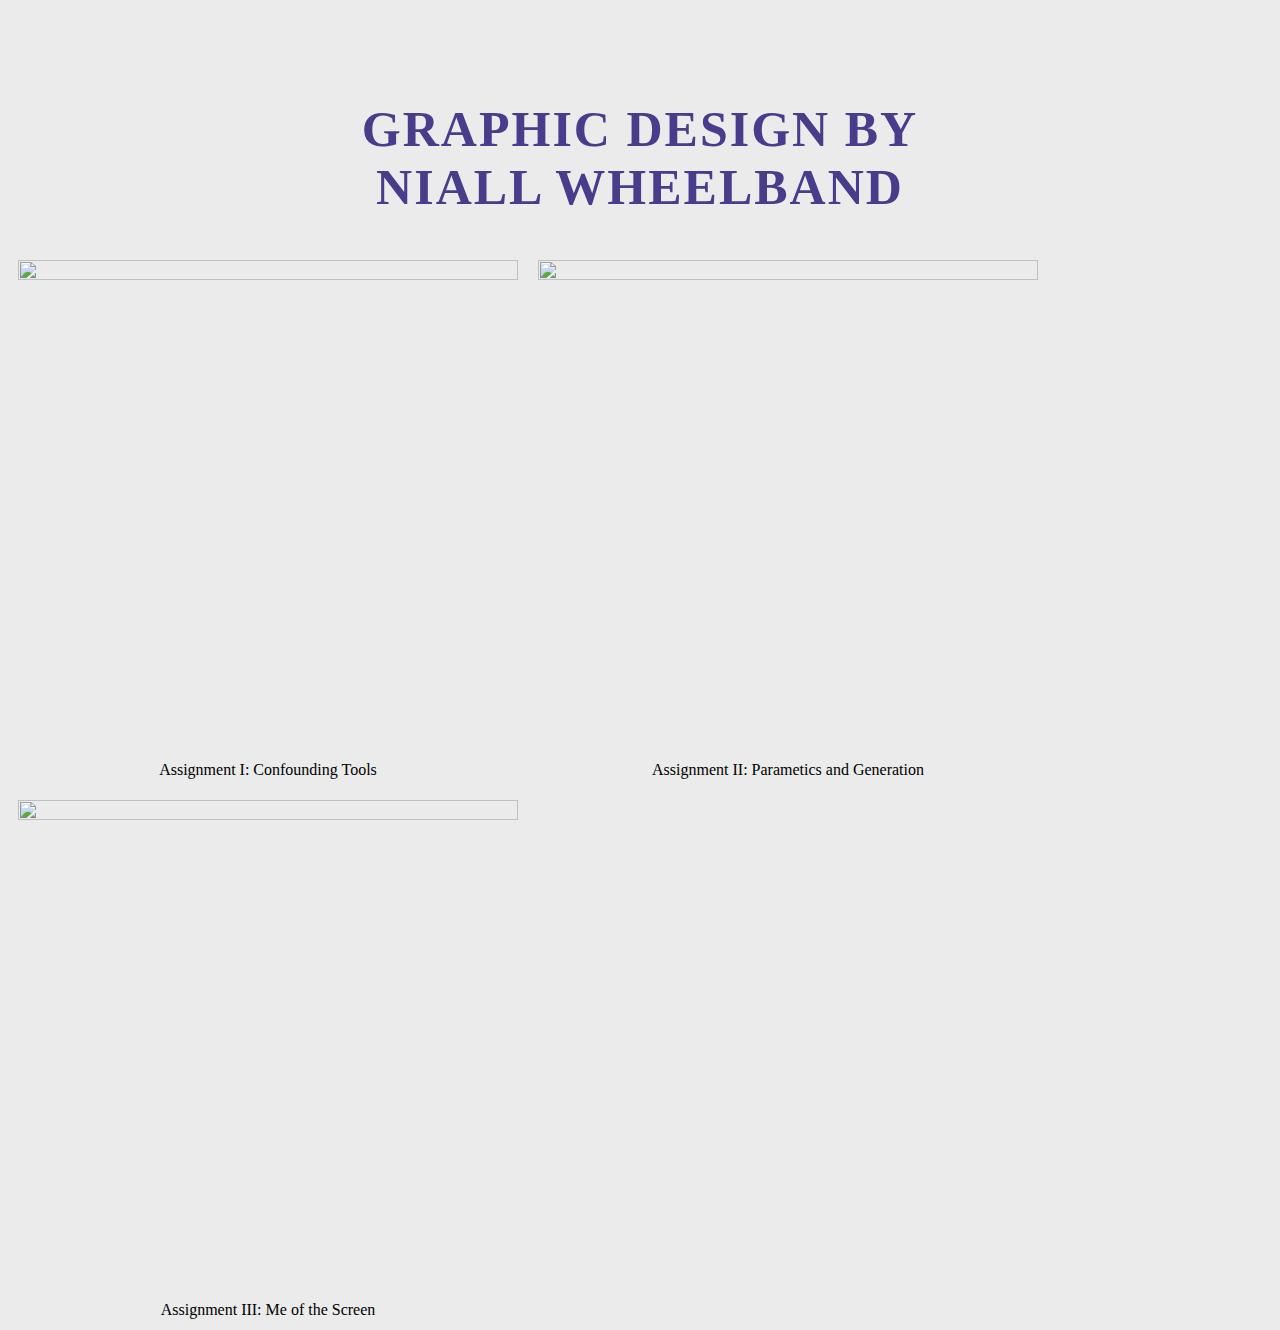
==== index.html @ b3d3aa45 "Update index.html" ====
<!DOCTYPE html>
<html>
<head>
<link rel="stylesheet" type="text/css" href="style.css">
<!-- <script src="script.js"></script> -->
<body>

<div class="content">

<h1>GRAPHIC DESIGN BY NIALL WHEELBAND</h1>

<div class="gallery">
	<a target="blank" href="https://canvascloud.ocadu.ca/courses/3191/assignments/38983">
		<img src="a1place.png" width="500" height="500"></img>
	</a>
	<div class="desc">Assignment I: Confounding Tools</div>
</div>

<div class="gallery">
	<a target="blank" href="https://wheeliebandit.github.io/ParameticsandGeneration">
		<img src="a2place.png" width="500" height="500"></img>
	</a>
	<div class="desc">Assignment II: Parametics and Generation</div>
</div>

<div class="gallery">
	<a target="blank" href="https://canvascloud.ocadu.ca/courses/3191/assignments/38997">
		<img src="a3place.png" width="500" height="500"></img>
	</a>
	<div class="desc">Assignment III: Me of the Screen</div>
</div>

</div>

</body>
</head>
</html>
---- style.css ----
.content {
	max-width: 1600px;
	margin: auto;
}

body {
	background-color: #EBEBEB;
}

h1 {
	margin-top: 100px;
	margin-right: 300px;
	margin-left: 300px;
	text-align: center;
	font-family: HelveticaExtraBold; 
	font-size: 50px;
	letter-spacing: 2px;
	color: darkslateblue;
}

a {
	font-family: Helvetica;
	font-size: 20px;
}

h4 {
	font-family: HelveticaBold;
	font-size: 24px;
	color: black;
}

li{
	font-family: Helvetica;
	font-size: 18px;
	color: black;
}

div.gallery{
	margin: 10px;
	float: left;
	width: 500px;
}

div.gallery img {
	width: 100%;
	height: auto;
}

div.desc {
	padding: 1px;
	text-align: center;
	font-size: 16px;
	font-family: HelveticaBold;
}
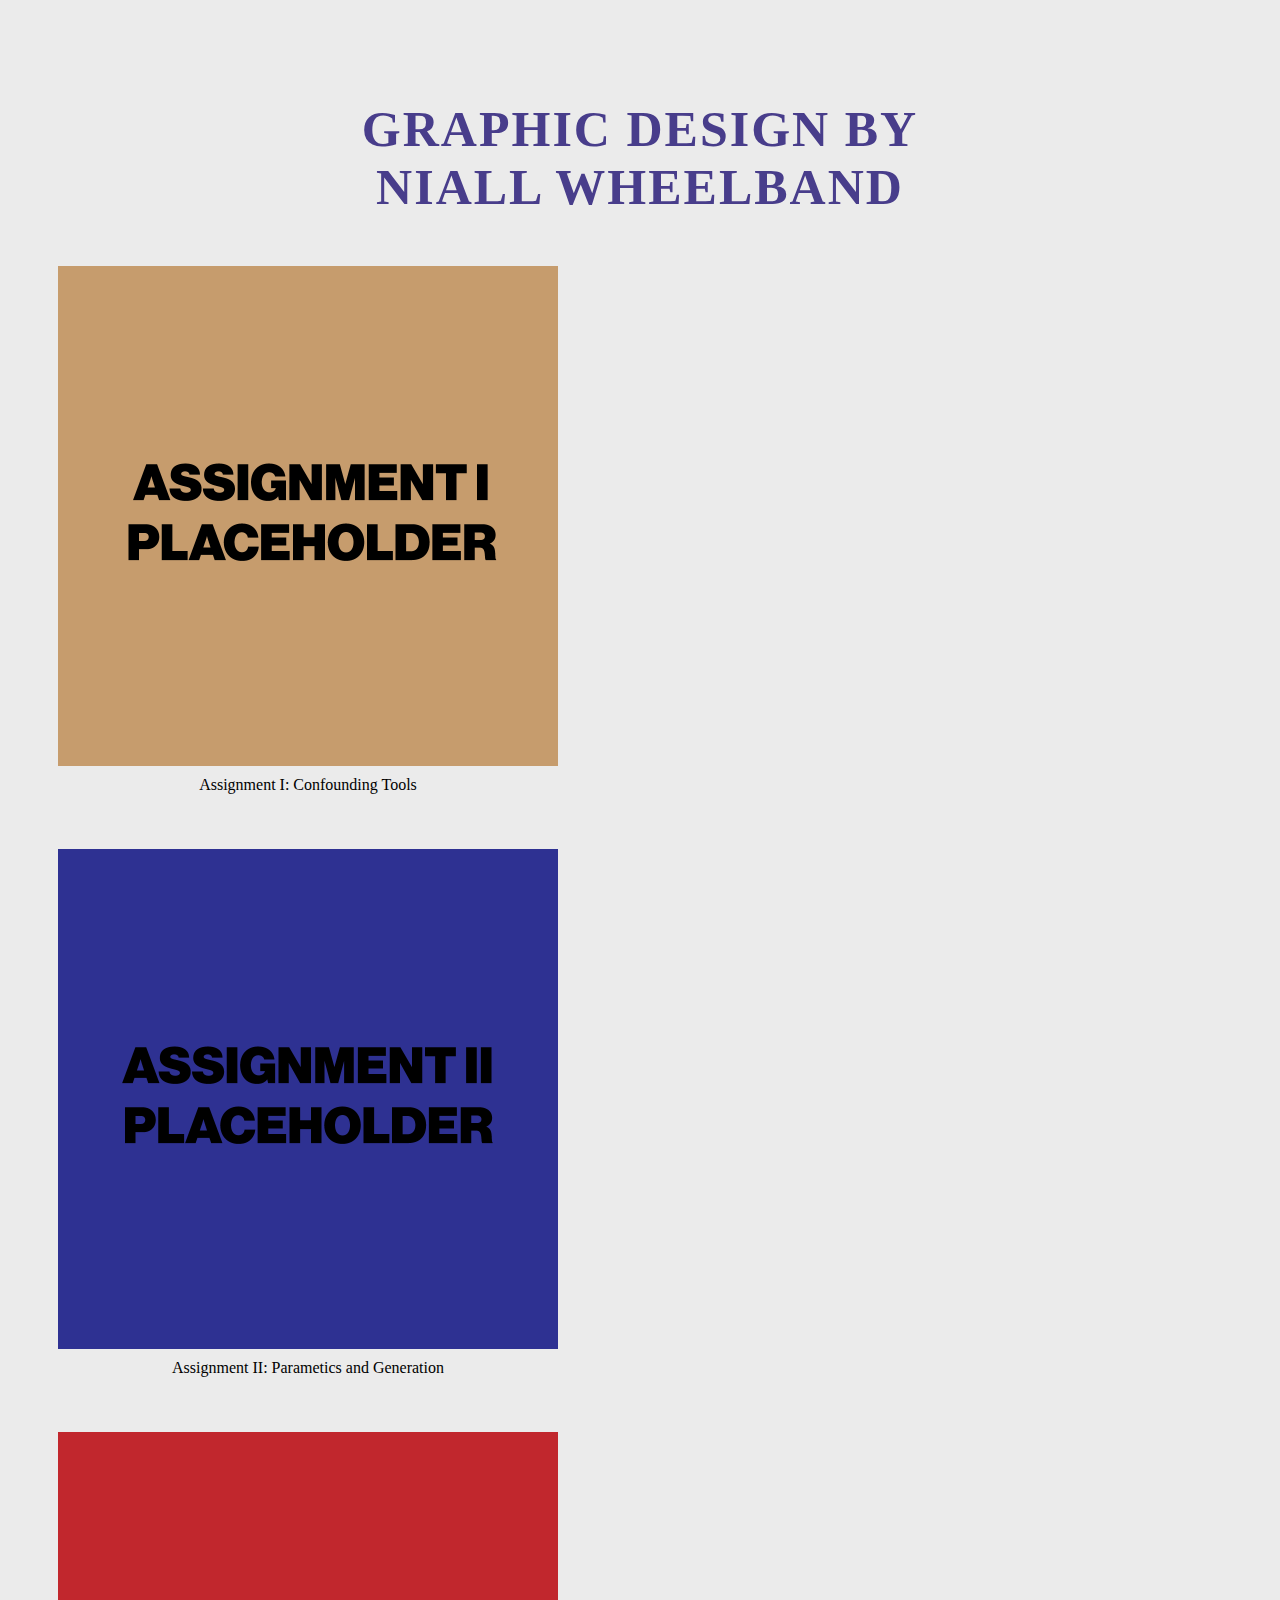
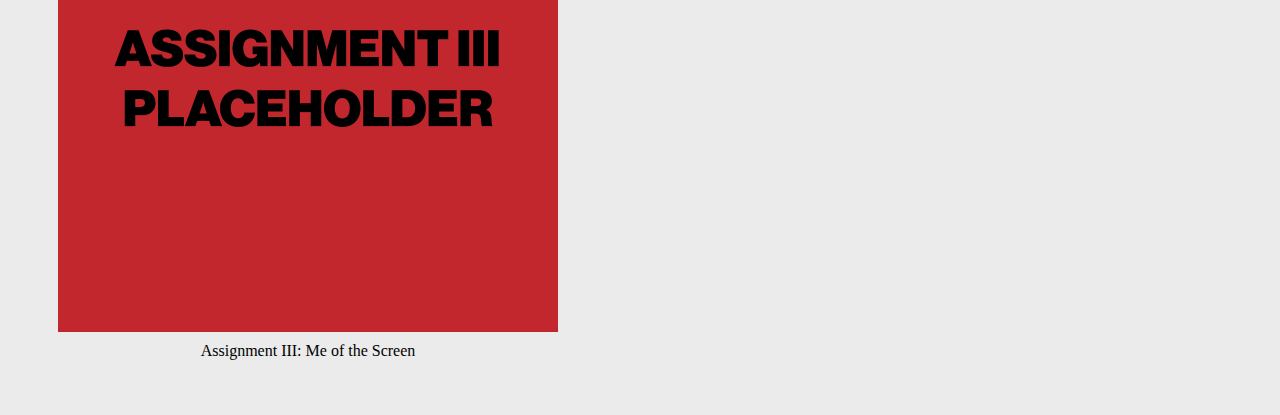
==== commit 3bdf46a4: "Update index.html" ====
--- a/index.html
+++ b/index.html
@@ -10,21 +10,21 @@
 <h1>GRAPHIC DESIGN BY NIALL WHEELBAND</h1>
 
 <div class="gallery">
-	<a target="blank" href="https://canvascloud.ocadu.ca/courses/3191/assignments/38983">
+	<a target="blank" href="a1place.png">
 		<img src="a1place.png" width="500" height="500"></img>
 	</a>
 	<div class="desc">Assignment I: Confounding Tools</div>
 </div>
 
 <div class="gallery">
-	<a target="blank" href="https://wheeliebandit.github.io/ParameticsandGeneration">
+	<a target="blank" href="a2place.png">
 		<img src="a2place.png" width="500" height="500"></img>
 	</a>
 	<div class="desc">Assignment II: Parametics and Generation</div>
 </div>
 
 <div class="gallery">
-	<a target="blank" href="https://canvascloud.ocadu.ca/courses/3191/assignments/38997">
+	<a target="blank" href="a3place.png">
 		<img src="a3place.png" width="500" height="500"></img>
 	</a>
 	<div class="desc">Assignment III: Me of the Screen</div>
--- a/style.css
+++ b/style.css
@@ -36,8 +36,8 @@
 }
 
 div.gallery{
-	margin: 10px;
-	float: left;
+	margin: 50px;
+	float left;
 	width: 500px;
 }
 
@@ -47,8 +47,7 @@
 }
 
 div.desc {
-	padding: 1px;
+	padding: 5px;
 	text-align: center;
-	font-size: 16px;
 	font-family: HelveticaBold;
 }
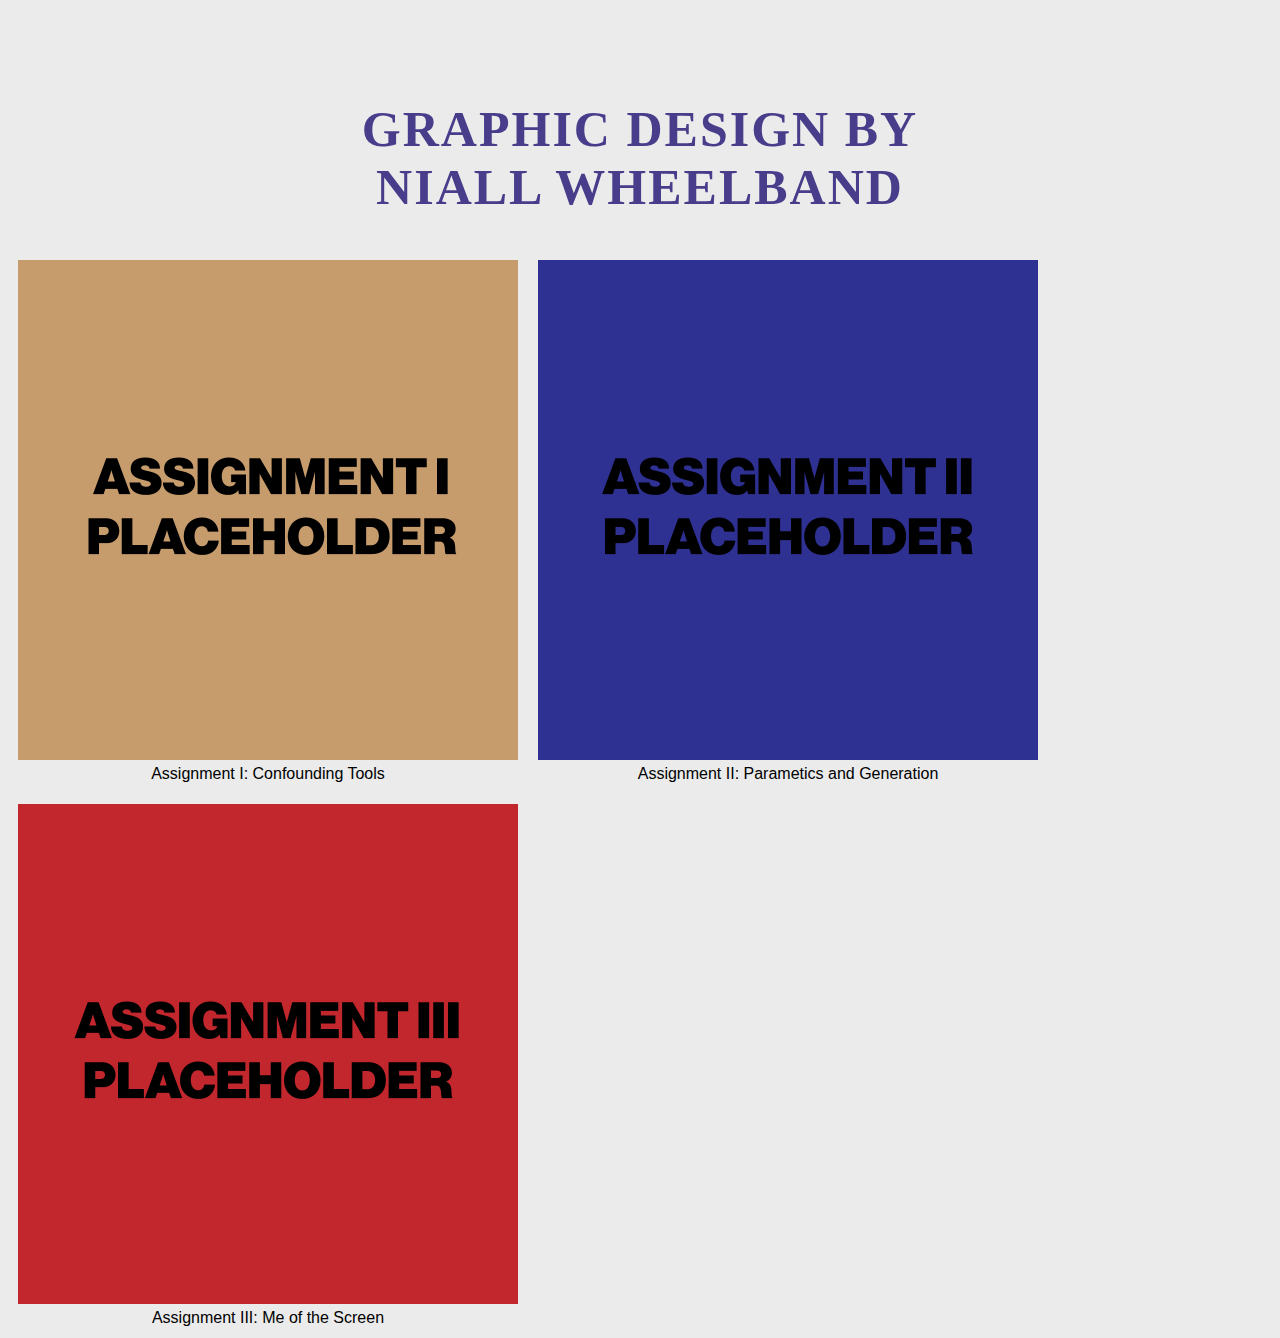
==== commit 8a05f576: "Update index.html" ====
--- a/index.html
+++ b/index.html
@@ -2,7 +2,7 @@
 <html>
 <head>
 <link rel="stylesheet" type="text/css" href="style.css">
-<!-- <script src="script.js"></script> -->
+
 <body>
 
 <div class="content">
@@ -10,21 +10,21 @@
 <h1>GRAPHIC DESIGN BY NIALL WHEELBAND</h1>
 
 <div class="gallery">
-	<a target="blank" href="a1place.png">
+	<a target="blank" href="https://canvascloud.ocadu.ca/courses/3191/assignments/38983">
 		<img src="a1place.png" width="500" height="500"></img>
 	</a>
 	<div class="desc">Assignment I: Confounding Tools</div>
 </div>
 
 <div class="gallery">
-	<a target="blank" href="a2place.png">
+	<a target="blank" href="https://wheeliebandit.github.io/ParameticsandGeneration">
 		<img src="a2place.png" width="500" height="500"></img>
 	</a>
 	<div class="desc">Assignment II: Parametics and Generation</div>
 </div>
 
 <div class="gallery">
-	<a target="blank" href="a3place.png">
+	<a target="blank" href="https://canvascloud.ocadu.ca/courses/3191/assignments/38997">
 		<img src="a3place.png" width="500" height="500"></img>
 	</a>
 	<div class="desc">Assignment III: Me of the Screen</div>
--- a/style.css
+++ b/style.css
@@ -12,32 +12,15 @@
 	margin-right: 300px;
 	margin-left: 300px;
 	text-align: center;
-	font-family: HelveticaExtraBold; 
+	font-family: HelveticaBold;
 	font-size: 50px;
 	letter-spacing: 2px;
 	color: darkslateblue;
 }
 
-a {
-	font-family: Helvetica;
-	font-size: 20px;
-}
-
-h4 {
-	font-family: HelveticaBold;
-	font-size: 24px;
-	color: black;
-}
-
-li{
-	font-family: Helvetica;
-	font-size: 18px;
-	color: black;
-}
-
 div.gallery{
-	margin: 50px;
-	float left;
+	margin: 10px;
+	float: left;
 	width: 500px;
 }
 
@@ -47,7 +30,7 @@
 }
 
 div.desc {
-	padding: 5px;
+	padding: 1px;
 	text-align: center;
-	font-family: HelveticaBold;
+	font-family: Helvetica;
 }
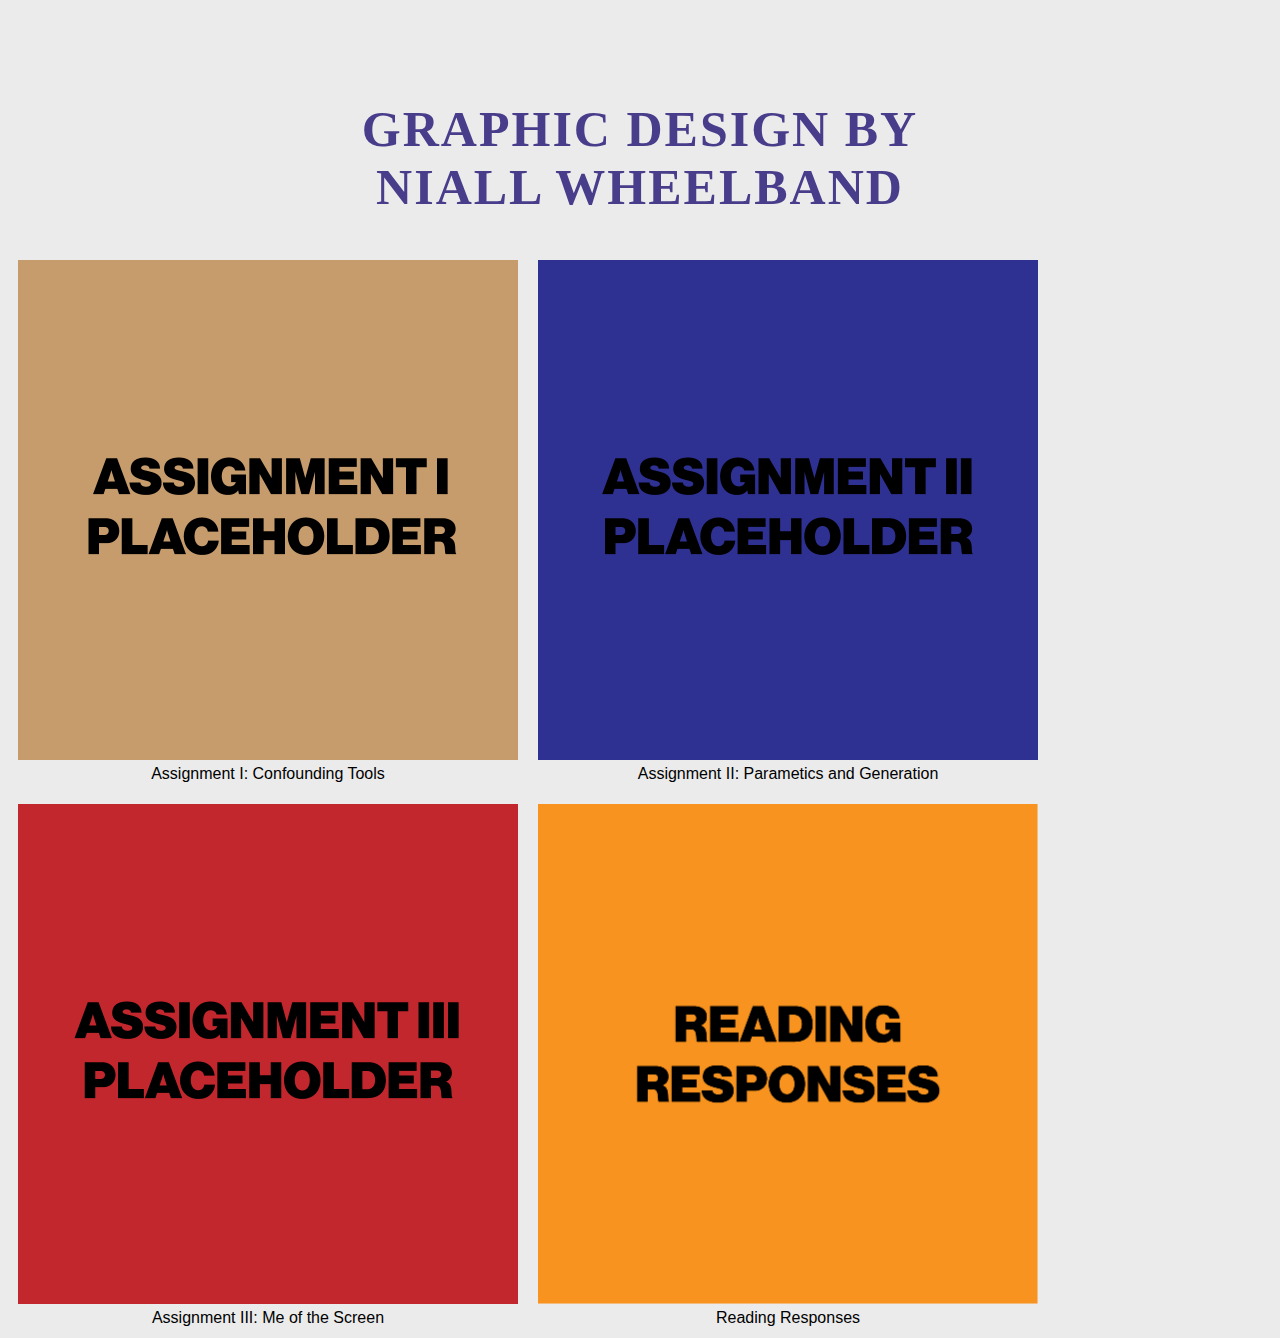
==== commit 7a954a7f: "Add files via upload" ====
--- a/index.html
+++ b/index.html
@@ -10,7 +10,7 @@
 <h1>GRAPHIC DESIGN BY NIALL WHEELBAND</h1>
 
 <div class="gallery">
-	<a target="blank" href="https://canvascloud.ocadu.ca/courses/3191/assignments/38983">
+	<a target="blank" href="https://wheeliebandit.github.io/ConfoundingTools">
 		<img src="a1place.png" width="500" height="500"></img>
 	</a>
 	<div class="desc">Assignment I: Confounding Tools</div>
@@ -24,10 +24,17 @@
 </div>
 
 <div class="gallery">
-	<a target="blank" href="https://canvascloud.ocadu.ca/courses/3191/assignments/38997">
+	<a target="blank" href="https://wheeliebandit.github.io/MeoftheScreen">
 		<img src="a3place.png" width="500" height="500"></img>
 	</a>
 	<div class="desc">Assignment III: Me of the Screen</div>
+</div>
+
+<div class="gallery">
+	<a target="blank" href="https://wheeliebandit.github.io/ReadingResponses">
+		<img src="a4place.png" width="500" height="500"></img>
+	</a>
+	<div class="desc">Reading Responses</div>
 </div>
 
 </div>
@@ -35,3 +42,17 @@
 </body>
 </head>
 </html>
+
+<!-- 
+	written and visual process reflection (PROCESS) <EVERYPAGE>
+
+	images of works in progress as well as final forms (PROGRESS) <EVERYPAGE>
+
+	links to resources you used throughout the semester (libraries, stackoverflow, readings, peers’ work, site inspiration, etc. (INSPIRATION) <EVERYPAGE>
+
+	reading responses (READING RESPONSES) <<ONLY ON INDEX PAGE>>
+
+	an index page linking to everything (structured and styled as you see fit) (DONE)
+
+	any other content you feel represents your growth as a web-based artist/designer this semester  (?)
+-->--- a/style.css
+++ b/style.css
@@ -33,4 +33,4 @@
 	padding: 1px;
 	text-align: center;
 	font-family: Helvetica;
-}
+}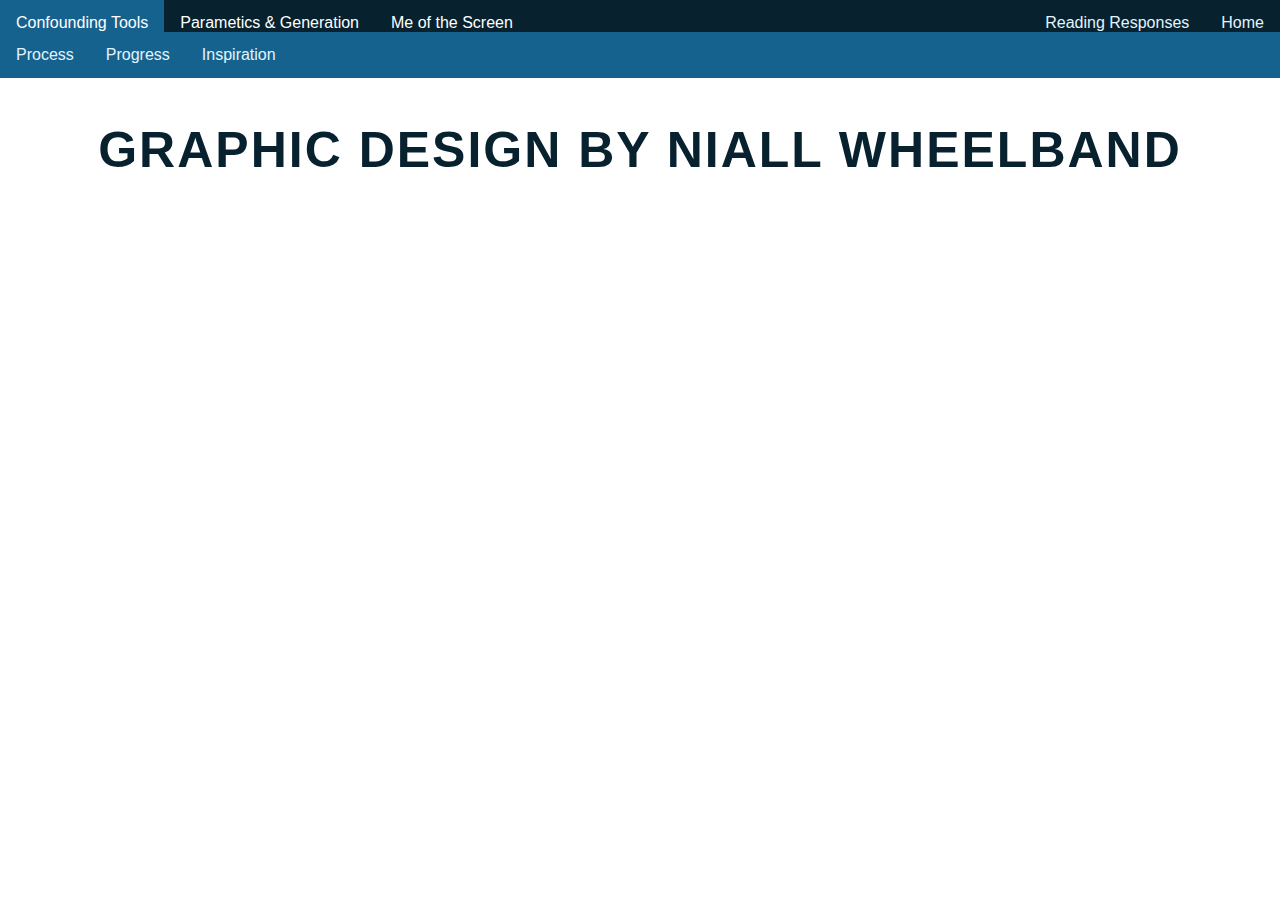
==== commit 90d5c67b: "Add files via upload" ====
--- a/index.html
+++ b/index.html
@@ -2,57 +2,39 @@
 <html>
 <head>
 <link rel="stylesheet" type="text/css" href="style.css">
-
+</head>
 <body>
 
-<div class="content">
-
-<h1>GRAPHIC DESIGN BY NIALL WHEELBAND</h1>
-
-<div class="gallery">
-	<a target="blank" href="https://wheeliebandit.github.io/ConfoundingTools">
-		<img src="a1place.png" width="500" height="500"></img>
-	</a>
-	<div class="desc">Assignment I: Confounding Tools</div>
+<div class="navbar">
+  <a href="https://wheeliebandit.github.io/CourseIndex/">Home</a>
+  <div class="subnav">
+    <button class="subnavbtn">Confounding Tools
+    <div class="subnav-content">
+      <a href="https://wheeliebandit.github.io/ConfoundingTools/process.html">Process</a>
+      <a href="https://wheeliebandit.github.io/ConfoundingTools/progress.html">Progress</a>
+      <a href="https://wheeliebandit.github.io/ConfoundingTools/inspiration.html">Inspiration</a>
+    </div>
+  </div> 
+  <div class="subnav">
+    <button class="subnavbtn">Parametics & Generation
+    <div class="subnav-content">
+      <a href="https://wheeliebandit.github.io/ParameticsandGeneration/process.html">Process</a>
+      <a href="https://wheeliebandit.github.io/ParameticsandGeneration/progress.html">Progress</a>
+      <a href="https://wheeliebandit.github.io/ParameticsandGeneration/inspiration.html">Inspiration</a>
+    </div>
+  </div> 
+  <div class="subnav">
+    <button class="subnavbtn">Me of the Screen
+    <div class="subnav-content">
+      <a href="https://wheeliebandit.github.io/MeoftheScreen/process.html">Process</a>
+      <a href="https://wheeliebandit.github.io/MeoftheScreen/progress.html">Progress</a>
+      <a href="https://wheeliebandit.github.io/MeoftheScreen/inspiration.html">Inspiration</a>
+    </div>
+  </div>
+  <a href="https://wheeliebandit.github.io/ReadingResponses/">Reading Responses</a>
 </div>
 
-<div class="gallery">
-	<a target="blank" href="https://wheeliebandit.github.io/ParameticsandGeneration">
-		<img src="a2place.png" width="500" height="500"></img>
-	</a>
-	<div class="desc">Assignment II: Parametics and Generation</div>
-</div>
-
-<div class="gallery">
-	<a target="blank" href="https://wheeliebandit.github.io/MeoftheScreen">
-		<img src="a3place.png" width="500" height="500"></img>
-	</a>
-	<div class="desc">Assignment III: Me of the Screen</div>
-</div>
-
-<div class="gallery">
-	<a target="blank" href="https://wheeliebandit.github.io/ReadingResponses">
-		<img src="a4place.png" width="500" height="500"></img>
-	</a>
-	<div class="desc">Reading Responses</div>
-</div>
-
-</div>
+  <h1>GRAPHIC DESIGN BY NIALL WHEELBAND</h1>
 
 </body>
-</head>
-</html>
-
-<!-- 
-	written and visual process reflection (PROCESS) <EVERYPAGE>
-
-	images of works in progress as well as final forms (PROGRESS) <EVERYPAGE>
-
-	links to resources you used throughout the semester (libraries, stackoverflow, readings, peers’ work, site inspiration, etc. (INSPIRATION) <EVERYPAGE>
-
-	reading responses (READING RESPONSES) <<ONLY ON INDEX PAGE>>
-
-	an index page linking to everything (structured and styled as you see fit) (DONE)
-
-	any other content you feel represents your growth as a web-based artist/designer this semester  (?)
--->+</html>--- a/style.css
+++ b/style.css
@@ -1,36 +1,69 @@
-.content {
-	max-width: 1600px;
-	margin: auto;
-}
-
 body {
-	background-color: #EBEBEB;
+  margin: auto;
+  font-family: Helvetica;
 }
 
 h1 {
-	margin-top: 100px;
-	margin-right: 300px;
-	margin-left: 300px;
-	text-align: center;
-	font-family: HelveticaBold;
-	font-size: 50px;
-	letter-spacing: 2px;
-	color: darkslateblue;
+  margin-top: 75px;
+  text-align: center;
+  font-size: 50px;
+  letter-spacing: 2px;
+  color: #07212f;
 }
 
-div.gallery{
-	margin: 10px;
-	float: left;
-	width: 500px;
+.navbar {
+  overflow: hidden;
+  background-color: #07212f; 
 }
 
-div.gallery img {
-	width: 100%;
-	height: auto;
+.navbar a {
+  float: right;
+  font-size: 16px;
+  color: #e2f4ff;
+  text-align: center;
+  padding: 14px 16px;
+  text-decoration: none;
 }
 
-div.desc {
-	padding: 1px;
-	text-align: center;
-	font-family: Helvetica;
+.subnav {
+  float: left;
+  overflow: hidden;
+}
+
+.subnav .subnavbtn {
+  font-size: 16px;
+  border: none;
+  outline: none;
+  color: white;
+  padding: 14px 16px;
+  background-color: inherit;
+  font-family: inherit;
+  margin: 0;
+}
+
+.navbar a:hover, .subnav:hover .subnavbtn {
+  background-color: #16628e;
+}
+
+.subnav-content {
+  display: none;
+  position: absolute;
+  left: 0;
+  background-color: #16628e;
+  width: 100%;
+  z-index: 1;
+}
+
+.subnav-content a {
+  float: left;
+  color: #e2f4ff;
+}
+
+.subnav-content a:hover {
+  background-color: #e6e6fa;
+  color: #07212f;
+}
+
+.subnav:hover .subnav-content {
+  display: block;
 }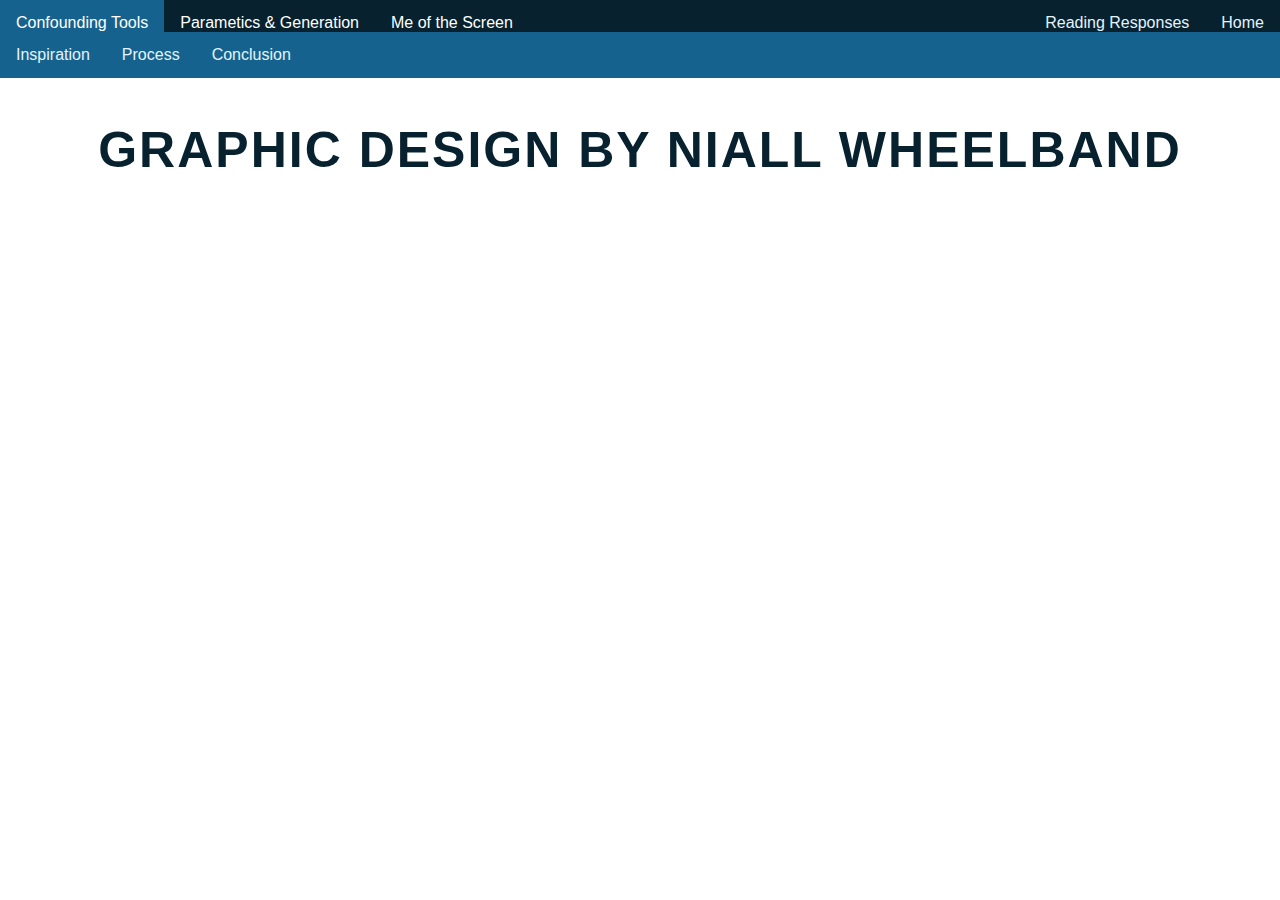
==== commit b737093a: "Add files via upload" ====
--- a/index.html
+++ b/index.html
@@ -10,31 +10,31 @@
   <div class="subnav">
     <button class="subnavbtn">Confounding Tools
     <div class="subnav-content">
-      <a href="https://wheeliebandit.github.io/ConfoundingTools/process.html">Process</a>
-      <a href="https://wheeliebandit.github.io/ConfoundingTools/progress.html">Progress</a>
-      <a href="https://wheeliebandit.github.io/ConfoundingTools/inspiration.html">Inspiration</a>
+      <a href="https://wheeliebandit.github.io/ConfoundingTools/#insp">Inspiration</a>
+      <a href="https://wheeliebandit.github.io/ConfoundingTools/#proc">Process</a>
+      <a href="https://wheeliebandit.github.io/ConfoundingTools/#conc">Conclusion</a>
     </div>
   </div> 
   <div class="subnav">
     <button class="subnavbtn">Parametics & Generation
     <div class="subnav-content">
-      <a href="https://wheeliebandit.github.io/ParameticsandGeneration/process.html">Process</a>
-      <a href="https://wheeliebandit.github.io/ParameticsandGeneration/progress.html">Progress</a>
-      <a href="https://wheeliebandit.github.io/ParameticsandGeneration/inspiration.html">Inspiration</a>
+      <a href="https://wheeliebandit.github.io/ParameticsandGeneration/#insp">Inspiration</a>
+      <a href="https://wheeliebandit.github.io/ParameticsandGeneration/#proc">Process</a>
+      <a href="https://wheeliebandit.github.io/ParameticsandGeneration/#conc">Conclusion</a>
     </div>
   </div> 
   <div class="subnav">
     <button class="subnavbtn">Me of the Screen
     <div class="subnav-content">
-      <a href="https://wheeliebandit.github.io/MeoftheScreen/process.html">Process</a>
-      <a href="https://wheeliebandit.github.io/MeoftheScreen/progress.html">Progress</a>
-      <a href="https://wheeliebandit.github.io/MeoftheScreen/inspiration.html">Inspiration</a>
+      <a href="https://wheeliebandit.github.io/MeoftheScreen/#insp">Inspiration</a>
+      <a href="https://wheeliebandit.github.io/MeoftheScreen/#proc">Process</a>
+      <a href="https://wheeliebandit.github.io/MeoftheScreen/#conc">Conclusion</a>
     </div>
   </div>
   <a href="https://wheeliebandit.github.io/ReadingResponses/">Reading Responses</a>
 </div>
 
-  <h1>GRAPHIC DESIGN BY NIALL WHEELBAND</h1>
+  <h1 id="top">GRAPHIC DESIGN BY NIALL WHEELBAND</h1>
 
 </body>
 </html>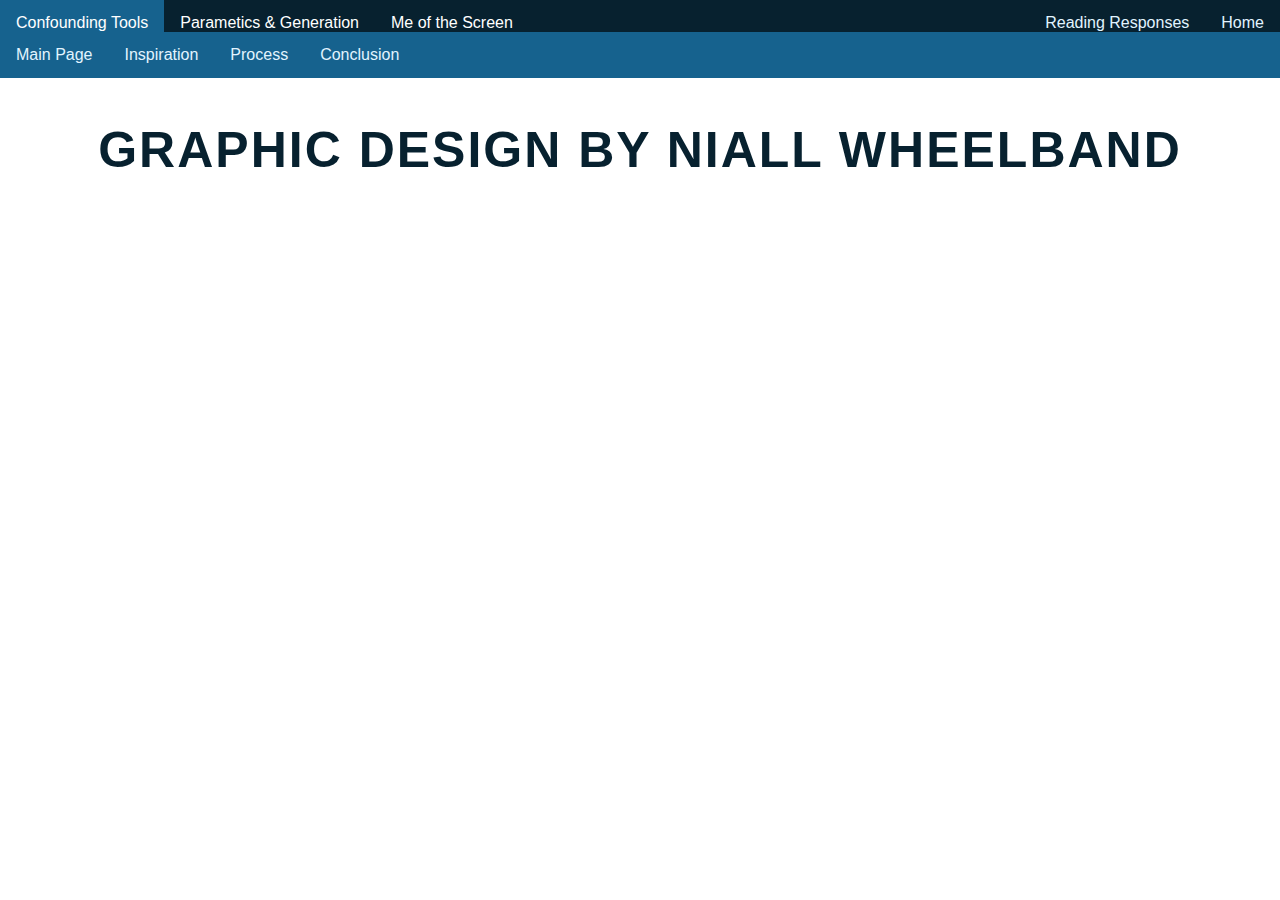
==== commit 54b14781: "Add files via upload" ====
--- a/index.html
+++ b/index.html
@@ -10,6 +10,7 @@
   <div class="subnav">
     <button class="subnavbtn">Confounding Tools
     <div class="subnav-content">
+      <a href="https://wheeliebandit.github.io/ConfoundingTools/">Main Page</a>
       <a href="https://wheeliebandit.github.io/ConfoundingTools/#insp">Inspiration</a>
       <a href="https://wheeliebandit.github.io/ConfoundingTools/#proc">Process</a>
       <a href="https://wheeliebandit.github.io/ConfoundingTools/#conc">Conclusion</a>
@@ -18,6 +19,7 @@
   <div class="subnav">
     <button class="subnavbtn">Parametics & Generation
     <div class="subnav-content">
+      <a href="https://wheeliebandit.github.io/ParameticsandGeneration/">Main Page</a>
       <a href="https://wheeliebandit.github.io/ParameticsandGeneration/#insp">Inspiration</a>
       <a href="https://wheeliebandit.github.io/ParameticsandGeneration/#proc">Process</a>
       <a href="https://wheeliebandit.github.io/ParameticsandGeneration/#conc">Conclusion</a>
@@ -26,6 +28,7 @@
   <div class="subnav">
     <button class="subnavbtn">Me of the Screen
     <div class="subnav-content">
+      <a href="https://wheeliebandit.github.io/MeoftheScreen/">Main Page</a>
       <a href="https://wheeliebandit.github.io/MeoftheScreen/#insp">Inspiration</a>
       <a href="https://wheeliebandit.github.io/MeoftheScreen/#proc">Process</a>
       <a href="https://wheeliebandit.github.io/MeoftheScreen/#conc">Conclusion</a>
